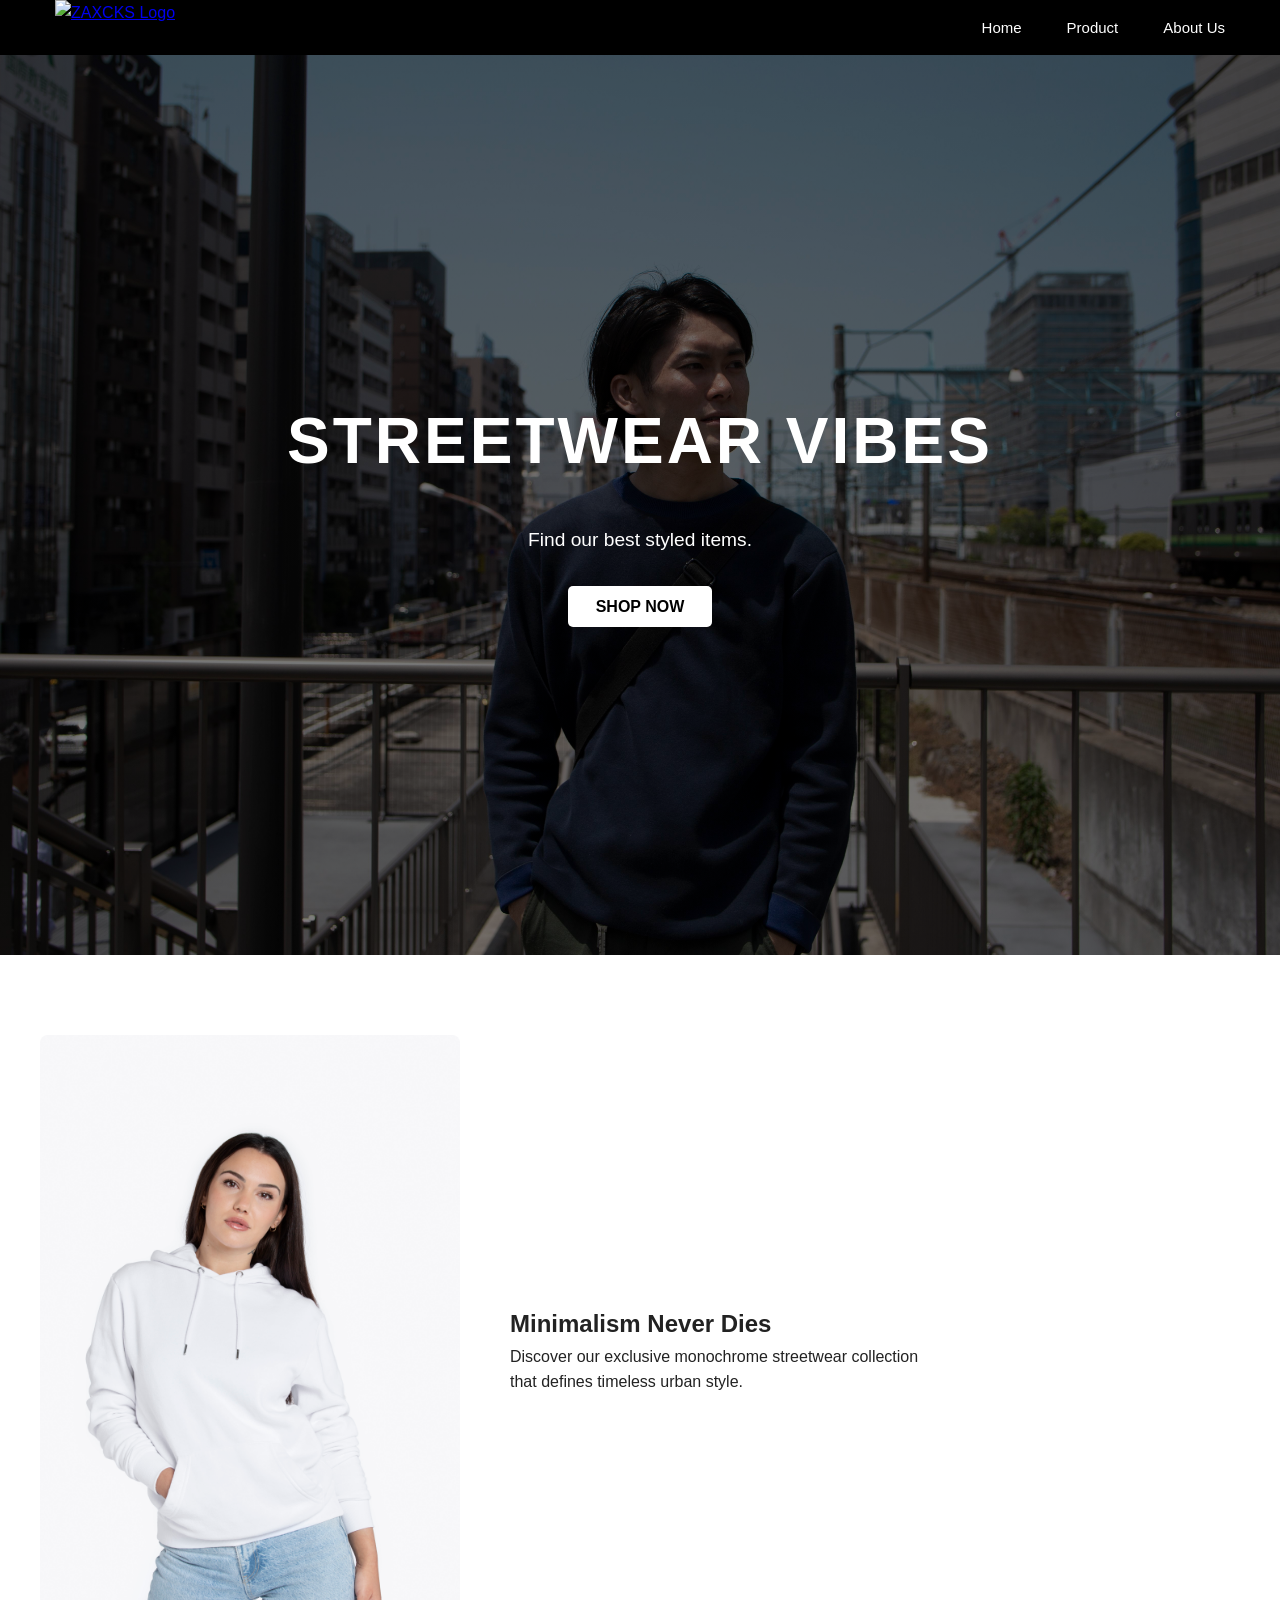
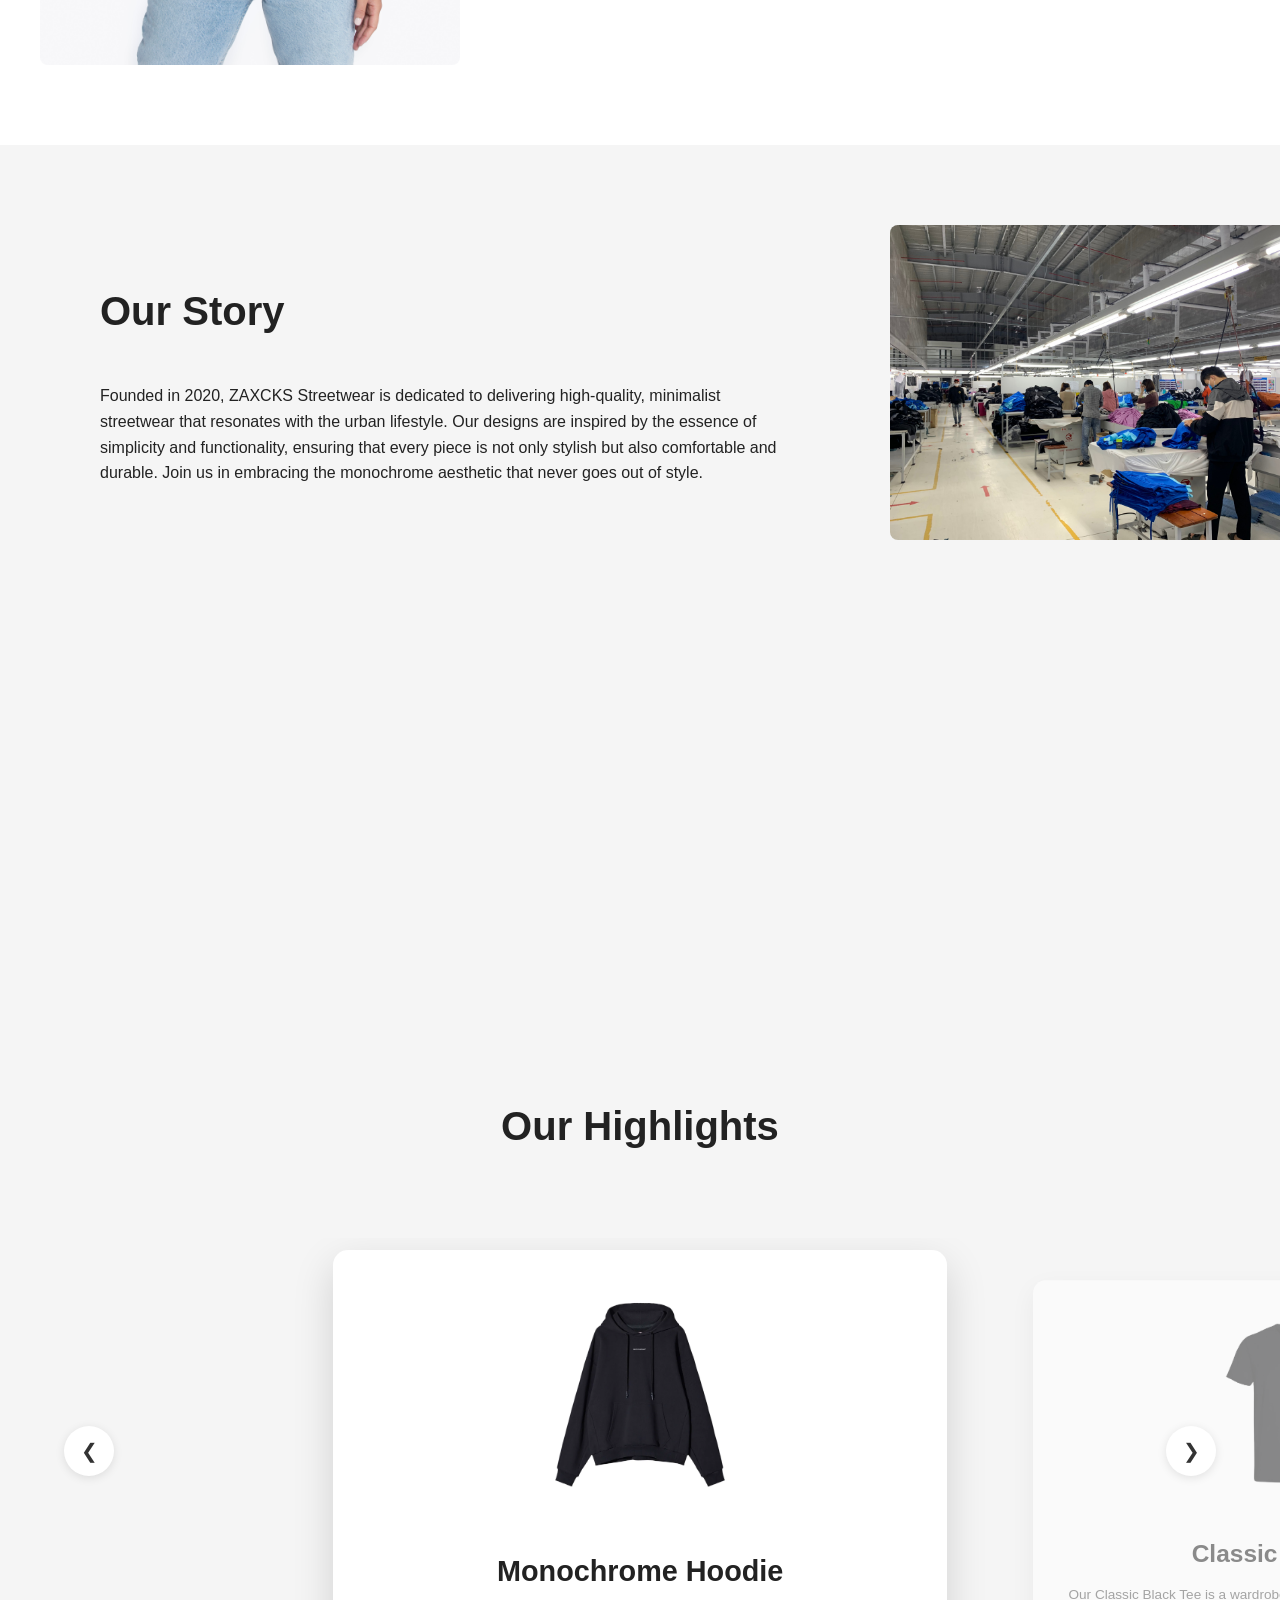
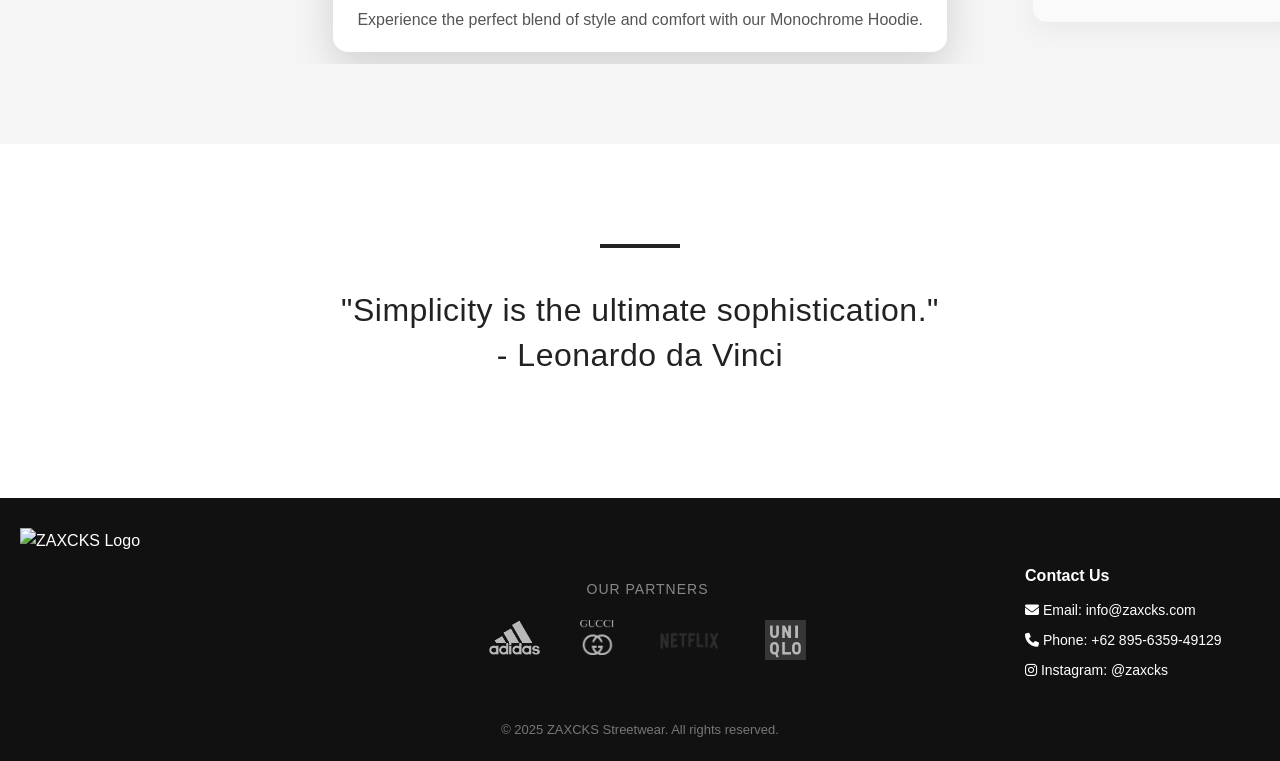
==== index.html @ 34f3e75b "moving index" ====
<!DOCTYPE html>
<html lang="en">
<head>
  <meta charset="UTF-8">
  <meta name="viewport" content="width=device-width, initial-scale=1.0">
  <title>ZAXCKS Streetwear</title>
  <link rel="stylesheet" href="/styling/main.css">
  <link rel="stylesheet" href="/styling/home.css">
  <link rel="stylesheet" href="https://cdnjs.cloudflare.com/ajax/libs/font-awesome/6.5.1/css/all.min.css">
</head>
<body>

  <header>
    <nav class="navbar">
      <div class="logo">
        <a href="/index.html"><img src="/images/logo.png" alt="ZAXCKS Logo"></a>
      </div>
      <ul class="nav-menu">
        <li><a href="/index.html">Home</a></li>
        <li><a href="./menu/product.html">Product</a></li>
        <li><a href="./menu/about.html">About Us</a></li>
      </ul>
    </nav>
  </header>
  <section class="hero">
    <div class="hero-content">
      <h1>STREETWEAR VIBES</h1>
      <p>Find our best styled items.</p>
      <a href="./menu/product.html" class="cta-button">Shop Now</a>
    </div>
  </section>

  <main>
    <section id="intro" class="alternate-section hidden">
    <div class="layout-container">
      <div class="layout-image">
        <img src="/images/home/intro.jpg" alt="Intro Image">
      </div>
      <div class="layout-text">  
        <h1>Minimalism Never Dies</h1>
        <p>Discover our exclusive monochrome streetwear collection <br>that defines timeless urban style.</p>
      </div>
    </div>
      </section>
    
    <section id="brand-story" class="alternate-section hidden">
      <div class="layout-container">
        <div class="layout-image">
          <img src="/images/home/stories.webp" alt="Brand Story Image">
        </div>
        <div class="layout-text">
          <h2>Our Story</h2>
          <p>Founded in 2020, ZAXCKS Streetwear is dedicated to delivering high-quality, minimalist streetwear that resonates with the urban lifestyle. Our designs are inspired by the essence of simplicity and functionality, ensuring that every piece is not only stylish but also comfortable and durable. Join us in embracing the monochrome aesthetic that never goes out of style.</p>
        </div>
      </div>
    </section>

    <section id="brand-values" class="hidden">
        <h2>Our Values</h2>
        <div class="values-container">
            <div class="value-item">
                <h3>Quality</h3>
                <p>We prioritize high-quality materials and craftsmanship in every product we create.</p>
            </div>
            <div class="value-item">
                <h3>Minimalism</h3>
                <p>Our designs focus on simplicity and functionality, embodying the essence of minimalism.</p>
            </div>
            <div class="value-item">
                <h3>Comfort</h3>
                <p>We ensure that our streetwear is not only stylish but also comfortable for everyday wear.</p>
            </div>
          </div>
    </section>

    <section class="highlight-products">
      <h2>Our Highlights</h2>

      <div class="slider-container">
        <div class="slides">
          <div class="slide">
            <img src="/images/product/slide1.webp" alt="Monochrome Hoodie">
            <div class="info">
              <h3>Monochrome Hoodie</h3>
              <p>Experience the perfect blend of style and comfort with our Monochrome Hoodie.</p>
            </div>
          </div>
          <div class="slide">
            <img src="/images/product/slide2.png" alt="Classic Black Tee">
            <div class="info">
              <h3>Classic Black Tee</h3>
              <p>Our Classic Black Tee is a wardrobe essential, offering a minimalist design.</p>
            </div>
          </div>
          <div class="slide">
            <img src="/images/product/slide3.png" alt="Cargo Pants">
            <div class="info">
              <h3>Cargo Pants</h3>
              <p>Stay stylish and functional with our Urban Cargo Pants for the modern enthusiast.</p>
            </div>
          </div>
        </div>
        
        <button class="arrow prev">&#10094;</button>
        <button class="arrow next">&#10095;</button>
      </div>
    </section>

    <section id="closing-quote">
        <blockquote>"Simplicity is the ultimate sophistication." <br>- Leonardo da Vinci</blockquote>
    </section>
  </main>

  <footer> 

    <div class="footer-container">
      <div class="footer-left">
        <div class="footer-logo">
          <img src="/images/logo.png" alt="ZAXCKS Logo" />
        </div>
      </div>

      <div class="footer-partners">
        <h4>Our Partners</h4>
          <div class="partner-logos">
            <div class="dark-logo">
              <img src="/images/footer/partner1.png" alt="Partner 1">
              <img src="/images/footer/partner2.png" alt="Partner 2">
            </div>
              <img src="/images/footer/partner3.png" alt="Partner 3">
              <img src="/images/footer/partner4.png" alt="Partner 4">
          </div>
      </div>

      <div class="footer-right">
        <h3>Contact Us</h3>
        <ul>
          <li><i class="fas fa-envelope"></i> Email: <a href="mailto:info@zaxcks.com">info@zaxcks.com</a></li>
          <li><i class="fas fa-phone"></i> Phone: <a href="tel:+6281234567890">+62 895-6359-49129</a></li>
          <li><i class="fab fa-instagram"></i> Instagram: <a href="https://instagram.com/zaxcks_" target="_blank">@zaxcks</a></li> 
        </ul> 
      </div>
    </div>

    <div class="footer-copy"> 
      <p>&copy; 2025 ZAXCKS Streetwear. All rights reserved.</p> 
    </div> 

  </footer>

  <script src="/script.js"></script>
</body>
</html>
---- styling/main.css ----
/* -- Global Styling -- */

/* Reset & Basic Setup */
* {
    margin: 0;
    padding: 0;
    box-sizing: border-box;
}

html, body {
    scroll-behavior: smooth;
}

body {
    font-family: 'Mark Pro', Arial, Helvetica, sans-serif;
    background-color: #f5f5f5;
    color: #222;
    line-height: 1.6;
    flex-direction: column;
    min-height: 100vh;
}

main {
    width: 100%;
}

/* Header & Navbar */
header {
    color: #fff;
    position: sticky;
    top: 0;
    z-index: 1000;
    width: 100%
}

.logo {
    gap: 10px;
    align-items: center;
    display: flex;
}

.logo img { 
    height: 55px;
    width: auto; 
    display: block; 
}

.navbar {
    display: flex;
    justify-content: space-between;
    align-items: center;
    background-color: black;
    padding: 0px 55px;
}

.nav-menu {
    list-style: none;
    display: flex;
    gap: 45px;
}

.nav-menu a {
    color: white;
    text-decoration: none;
    font-family: 'Mark Pro', sans-serif;
    font-size: 15px;
    font-weight: 500;
    transition: color 0.3s;
}

.nav-menu a:hover {
    color: gray;
    transition: 0.3s;
}

/* Tombol Umum */
.cta-button {
    background-color: #fff;
    color: #000;
    padding: 12px 28px;
    text-decoration: none;
    font-weight: bold;
    border-radius: 5px;
    transition: all 0.3s ease;
    text-transform: uppercase;
}

.cta-button:hover {
    background-color: #ddd;
    transform: scale(1.05);
}

/* Footer */
footer {
    background: #111;
    color: #fff;
    padding: 30px 20px 20px;
}

.footer-container {
    display: flex;
    justify-content: space-between;
    align-items: flex-start;
    flex-wrap: wrap;
    margin: 0 auto
}

/* .footer-left {
    flex: 0;
} */

.footer-left, .footer-partners {
    flex: 0; 
    min-width: 250px; 
}

.footer-logo {
    height: 200px;
    position: absolute;
    width: auto;
    margin-bottom: 15px;
}

.footer-logo img {
    height: 100%;
    margin-bottom: 10px;
}

.footer-right {
    margin-top: 35px;
    padding-right: 3vw
}

.footer-right h3 {
    margin-bottom: 10px;
    font-size: 16px;
    font-weight: 600;
}

.footer-right ul {
    list-style: none;
    padding: 0;
}

.footer-right li {
    margin-bottom: 8px;
    font-size: 14px;
}

.footer-right a {
    color: #fff;
    text-decoration: none;
    transition: color 0.3s;
}

.footer-right a:hover {
    color: gray;
}

.footer-partners {
    text-align: center;
    padding: 30px 0;
    margin: 0 auto;
    margin-top: 20px;
    flex: 1;
}

.footer-partners h4 {
    margin-bottom: 20px;
    color: #888;
    font-size: 14px;
    font-weight: 500;
    text-transform: uppercase;
    letter-spacing: 1px;
}

.partner-logos, .dark-logo {
    display: flex;
    justify-content: center;
    gap: 40px;
    flex-wrap: wrap;
}

.partner-logos img {
    max-height: 40px; 
    width: auto;
    filter: grayscale(100%) opacity(0.7);
    transition: filter 0.3s ease;
}

.partner-logos img:hover {
    filter: grayscale(0%) opacity(1); 
}

.dark-logo img {
    max-height: 35px;
    width: auto;
    filter: invert(1) opacity(0.7);
    transition: filter 0.3s ease;
}

.footer-copy {
    text-align: center;
    margin-top: 30px;
    font-size: 13px;
    color: #777;
}

/* Animasi Scroll */
.hidden {
  opacity: 0;
  transform: translateY(30px);
  transition: opacity 1.3s ease-out, transform 1.3s ease-out;
}

.show {
  opacity: 1;
  transform: translateY(0);
}

/* Media Queries */
@media (max-width: 600px) {
    main {
        padding: 15px;
    }
    .navbar {
        flex-direction: column;
        gap: 15px;
    }
    .nav-menu {
        gap: 20px;
    }
}
---- styling/home.css ----
/* -- Homepage Styling --*/

/* Hero Section */
.hero {
  background-image: linear-gradient(rgba(0,0,0,0.6), rgba(0,0,0,0.5)), url('../images/home/bg.jpg');
  background-size: cover;
  background-position: center;
  color: #fff;
  height: 100vh;
  width: 100%;
  display: flex;
  justify-content: center;
  align-items: center;
  text-align: center;
  padding: 20px;
}

.hero-content {
    position: relative;
    color: white;
    z-index: 3;
    padding: 0 20px;
}

.hero-content h1 {
    font-size: 4rem;
    margin-bottom: 0.5em;
    text-transform: uppercase;
    letter-spacing: 3px;
}

.hero-content p {
    font-size: 1.2rem;
    margin-bottom: 2em;
}

/* Intro & Brand Story Section */
.alternate-section {
    background-color: #fff;
    padding: 80px 40px;
}

.alternate-section:nth-of-type(even) {
    background-color: #f5f5f5;
}

.layout-container {
    display: flex;
    align-items: center;
    justify-content: center;
    gap: 60px;
    max-width: 1300px;
    margin: 0 auto;
}

.alternate-section:nth-of-type(even) .layout-container {
    flex-direction: row-reverse;
}

.layout-image {
    flex: 1;
    max-width: 350px;
}

.layout-text {
    flex: 1;
    text-align: left;
    padding-left: 60px;
    max-width: 750px;
    margin-right: auto;
}

.layout-image img {
    width: 120%;
    max-width: 120%;
    height: auto;
    border-radius: 8px;
    display: block;
    object-fit: cover;
}

.layout-text h2 {
    font-size: 2.5rem;
    margin-bottom: 1em;
}

/* Brand Values Section */
#brand-values {
    text-align: center;
    padding: 60px 20px;
    background: #f7f7f7;
    padding-top: 50px
}

#brand-values h2 {
    font-size: 2.5rem;
    margin-bottom: 40px;
}

.values-container {
    display: flex;
    justify-content: center;
    gap: 40px;
    flex-wrap: wrap;
}

.value-item {
    background: #fff;
    border-radius: 12px;
    box-shadow: 0 4px 8 px rgba(0, 0, 0, 0.8);
    padding: 30px 20px;
    width: 280px;
    text-align: center;
    transition: transform 0.3s ease, box-shadow 0.3s ease;
}

.value-item h3 {
    font-size: 1.3rem;
    margin-bottom: 15px;
}

.value-item p {
    color: #555;
    line-height: 1.5;
}

.value-item:hover {
    transform: translateY(-10px);
    box-shadow: 0 12px 20px rgba(0, 0, 0, 0.15)
}

/* Highlight Products Slider */
.highlight-products {
    background-color: #f5f5f5;
    padding: 80px 0;
    text-align: center;
}

.highlight-products h2 {
    font-size: 2.5rem;
    margin-bottom: 2em;
}

.slider-container {
    position: relative;
    width: 100%;
    overflow-x: hidden;
}

.slides {
    display: flex;
    align-items: center;
    padding: 0 10%;
    transition: transform 0.6s cubic-bezier(0.25, 1, 0.5, 1);
}

.slide {
    min-width: 60%;
    margin: 0 20px;
    box-sizing: border-box;
    background-color: #fff;
    border-radius: 15px;
    box-shadow: 0 10px 30px rgba(0,0,0,0.1);
    padding: 20px;
    transform: scale(0.85);
    opacity: 0.5;
    transition: transform 0.5s ease, opacity 0.5s ease, box-shadow 0.5s ease;
}

.slide.active {
    transform: scale(1);
    opacity: 1;
    box-shadow: 0 15px 40px rgba(0,0,0,0.15);
}

.slide img {
    width: 100%;
    height: 250px;
    object-fit: contain;
    margin-bottom: 20px;
}

.slide .info h3 {
    font-size: 1.8rem;
    margin-bottom: 0.5em;
}

.slide .info p {
    color: #555;
    line-height: 1.5;
}

.arrow {
    position: absolute;
    top: 50%;
    transform: translateY(-50%);
    background-color: #fff;
    color: #333;
    border: none;
    border-radius: 50%;
    width: 50px;
    height: 50px;
    font-size: 20px;
    cursor: pointer;
    display: flex;
    justify-content: center;
    align-items: center;
    box-shadow: 0 2px 10px rgba(0,0,0,0.1);
    transition: transform 0.3s;
    z-index: 10;
}

.arrow:hover {
    transform: translateY(-50%) scale(1.1);
}

.prev { 
    left: 5%; 
}

.next { 
    right: 5%; 
}

/* Closing Quote Section */
#closing-quote {
    background-color: #fff;
    color: #222;
    padding: 100px 40px;
    text-align: center;
    position: relative;
}

#closing-quote::before {
    content: '';
    display: block;
    width: 80px;
    height: 4px;
    background-color: #222; 
    margin: 0 auto 40px;
}

#closing-quote blockquote {
    font-size: 2rem;
    font-weight: 500;
    font-style: normal;
    max-width: 800px;
    margin: 0 auto 20px;
    line-height: 1.4;
    letter-spacing: 0.5px;
}

#closing-quote cite {
    font-size: 1rem;
    font-style: normal;
    color: #777;
    text-transform: uppercase;
}
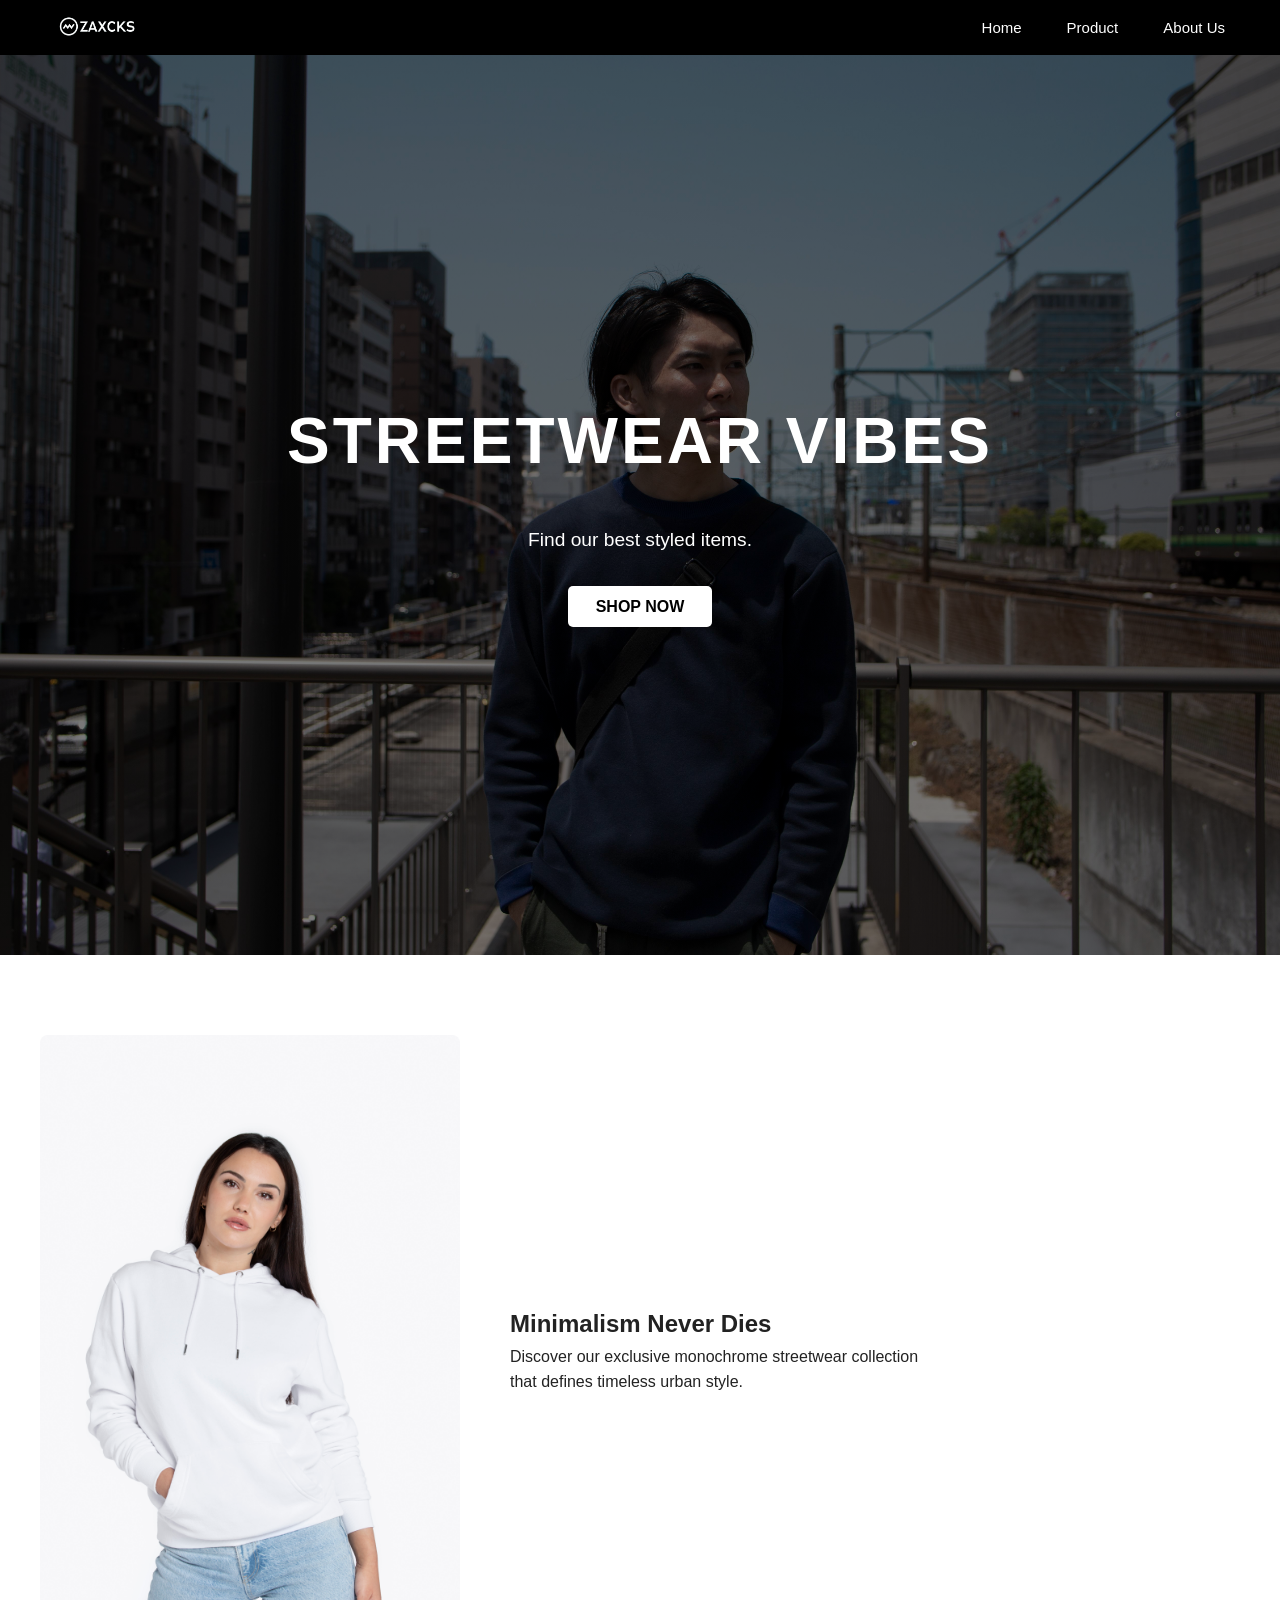
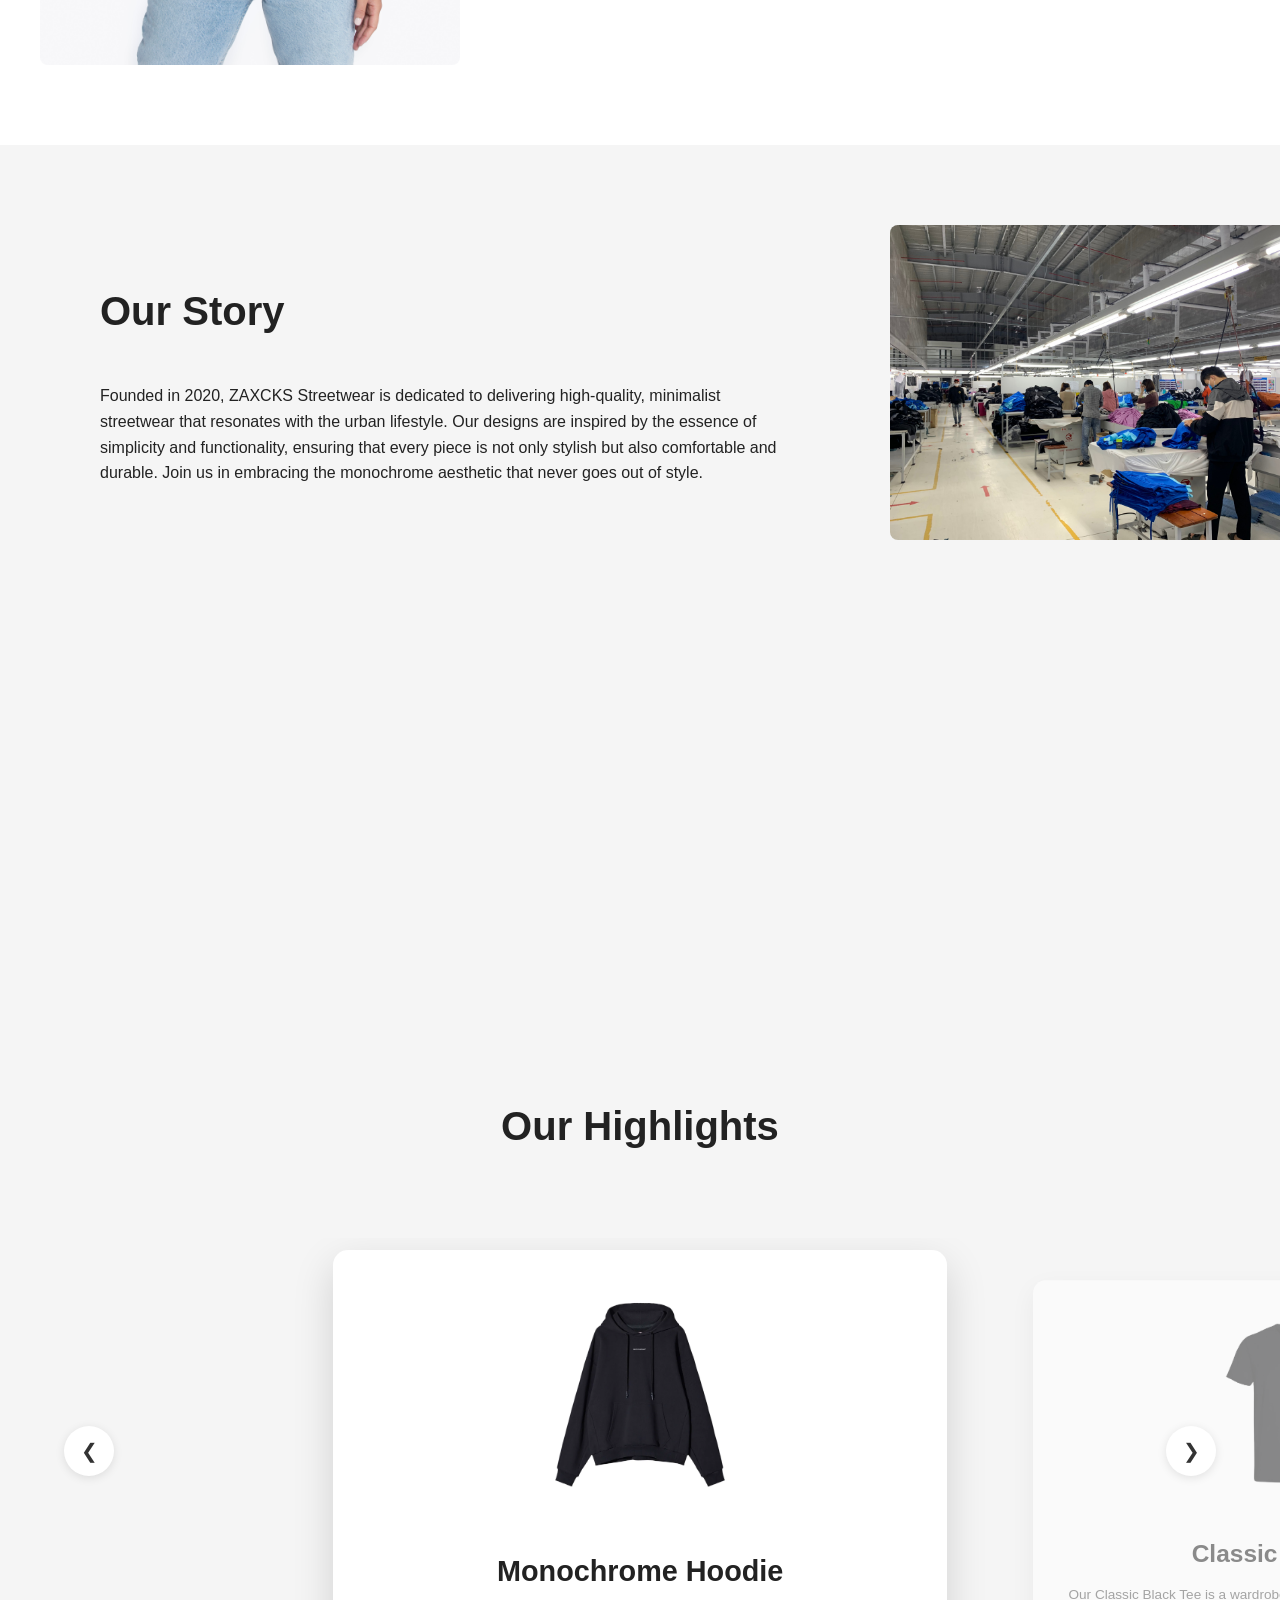
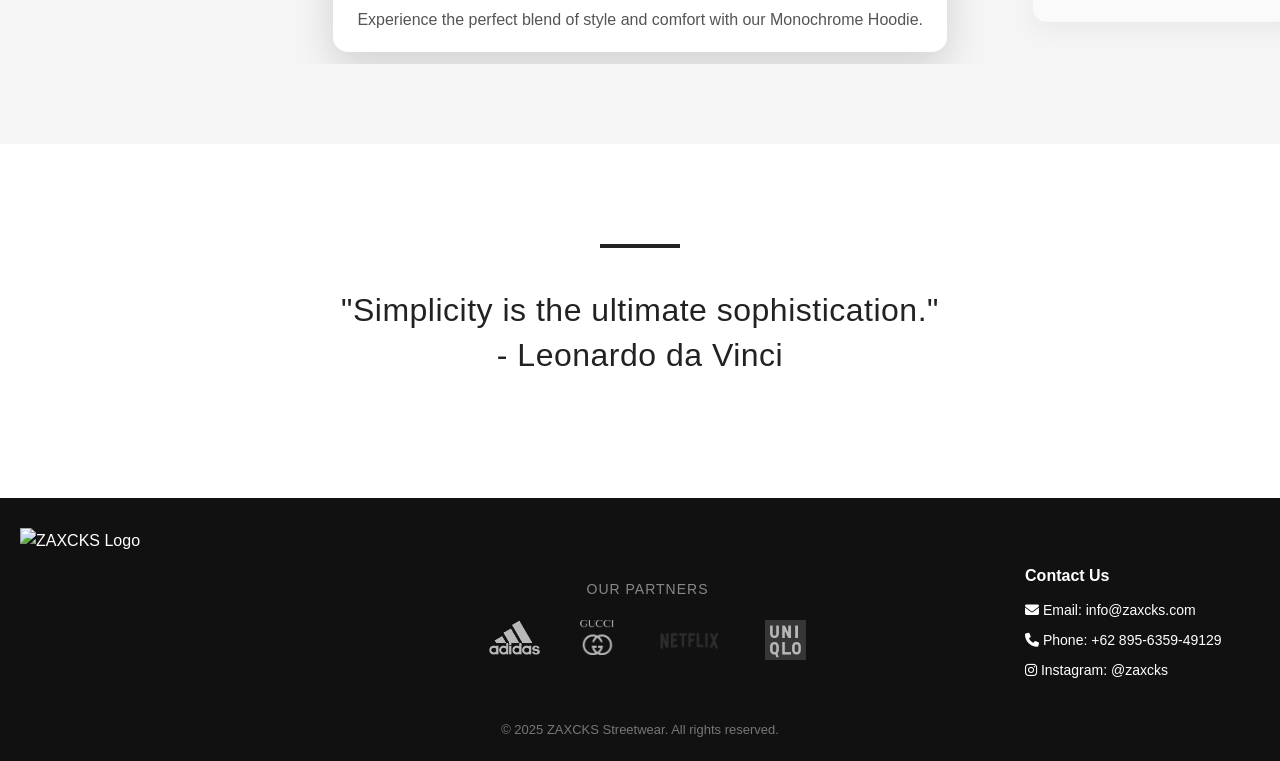
==== commit 5cced83f: "apalah" ====
--- a/index.html
+++ b/index.html
@@ -4,8 +4,8 @@
   <meta charset="UTF-8">
   <meta name="viewport" content="width=device-width, initial-scale=1.0">
   <title>ZAXCKS Streetwear</title>
-  <link rel="stylesheet" href="/styling/main.css">
-  <link rel="stylesheet" href="/styling/home.css">
+  <link rel="stylesheet" href="./styling/main.css">
+  <link rel="stylesheet" href="./styling/home.css">
   <link rel="stylesheet" href="https://cdnjs.cloudflare.com/ajax/libs/font-awesome/6.5.1/css/all.min.css">
 </head>
 <body>
@@ -13,12 +13,12 @@
   <header>
     <nav class="navbar">
       <div class="logo">
-        <a href="/index.html"><img src="/images/logo.png" alt="ZAXCKS Logo"></a>
+        <a href="index.html"><img src="./images/Logo.png" alt="ZAXCKS Logo"></a>
       </div>
       <ul class="nav-menu">
-        <li><a href="/index.html">Home</a></li>
-        <li><a href="./menu/product.html">Product</a></li>
-        <li><a href="./menu/about.html">About Us</a></li>
+        <li><a href="index.html">Home</a></li>
+        <li><a href="product.html">Product</a></li>
+        <li><a href="about.html">About Us</a></li>
       </ul>
     </nav>
   </header>
@@ -26,7 +26,7 @@
     <div class="hero-content">
       <h1>STREETWEAR VIBES</h1>
       <p>Find our best styled items.</p>
-      <a href="./menu/product.html" class="cta-button">Shop Now</a>
+      <a href="product.html" class="cta-button">Shop Now</a>
     </div>
   </section>
 
@@ -34,7 +34,7 @@
     <section id="intro" class="alternate-section hidden">
     <div class="layout-container">
       <div class="layout-image">
-        <img src="/images/home/intro.jpg" alt="Intro Image">
+        <img src="./images/home/intro.jpg" alt="Intro Image">
       </div>
       <div class="layout-text">  
         <h1>Minimalism Never Dies</h1>
@@ -46,7 +46,7 @@
     <section id="brand-story" class="alternate-section hidden">
       <div class="layout-container">
         <div class="layout-image">
-          <img src="/images/home/stories.webp" alt="Brand Story Image">
+          <img src="./images/home/stories.webp" alt="Brand Story Image">
         </div>
         <div class="layout-text">
           <h2>Our Story</h2>
@@ -79,21 +79,21 @@
       <div class="slider-container">
         <div class="slides">
           <div class="slide">
-            <img src="/images/product/slide1.webp" alt="Monochrome Hoodie">
+            <img src="./images/product/slide1.webp" alt="Monochrome Hoodie">
             <div class="info">
               <h3>Monochrome Hoodie</h3>
               <p>Experience the perfect blend of style and comfort with our Monochrome Hoodie.</p>
             </div>
           </div>
           <div class="slide">
-            <img src="/images/product/slide2.png" alt="Classic Black Tee">
+            <img src="./images/product/slide2.png" alt="Classic Black Tee">
             <div class="info">
               <h3>Classic Black Tee</h3>
               <p>Our Classic Black Tee is a wardrobe essential, offering a minimalist design.</p>
             </div>
           </div>
           <div class="slide">
-            <img src="/images/product/slide3.png" alt="Cargo Pants">
+            <img src="./images/product/slide3.png" alt="Cargo Pants">
             <div class="info">
               <h3>Cargo Pants</h3>
               <p>Stay stylish and functional with our Urban Cargo Pants for the modern enthusiast.</p>
@@ -116,7 +116,7 @@
     <div class="footer-container">
       <div class="footer-left">
         <div class="footer-logo">
-          <img src="/images/logo.png" alt="ZAXCKS Logo" />
+          <img src="./images/logo.png" alt="ZAXCKS Logo" />
         </div>
       </div>
 
@@ -124,11 +124,11 @@
         <h4>Our Partners</h4>
           <div class="partner-logos">
             <div class="dark-logo">
-              <img src="/images/footer/partner1.png" alt="Partner 1">
-              <img src="/images/footer/partner2.png" alt="Partner 2">
+              <img src="./images/footer/partner1.png" alt="Partner 1">
+              <img src="./images/footer/partner2.png" alt="Partner 2">
             </div>
-              <img src="/images/footer/partner3.png" alt="Partner 3">
-              <img src="/images/footer/partner4.png" alt="Partner 4">
+              <img src="./images/footer/partner3.png" alt="Partner 3">
+              <img src="./images/footer/partner4.png" alt="Partner 4">
           </div>
       </div>
 
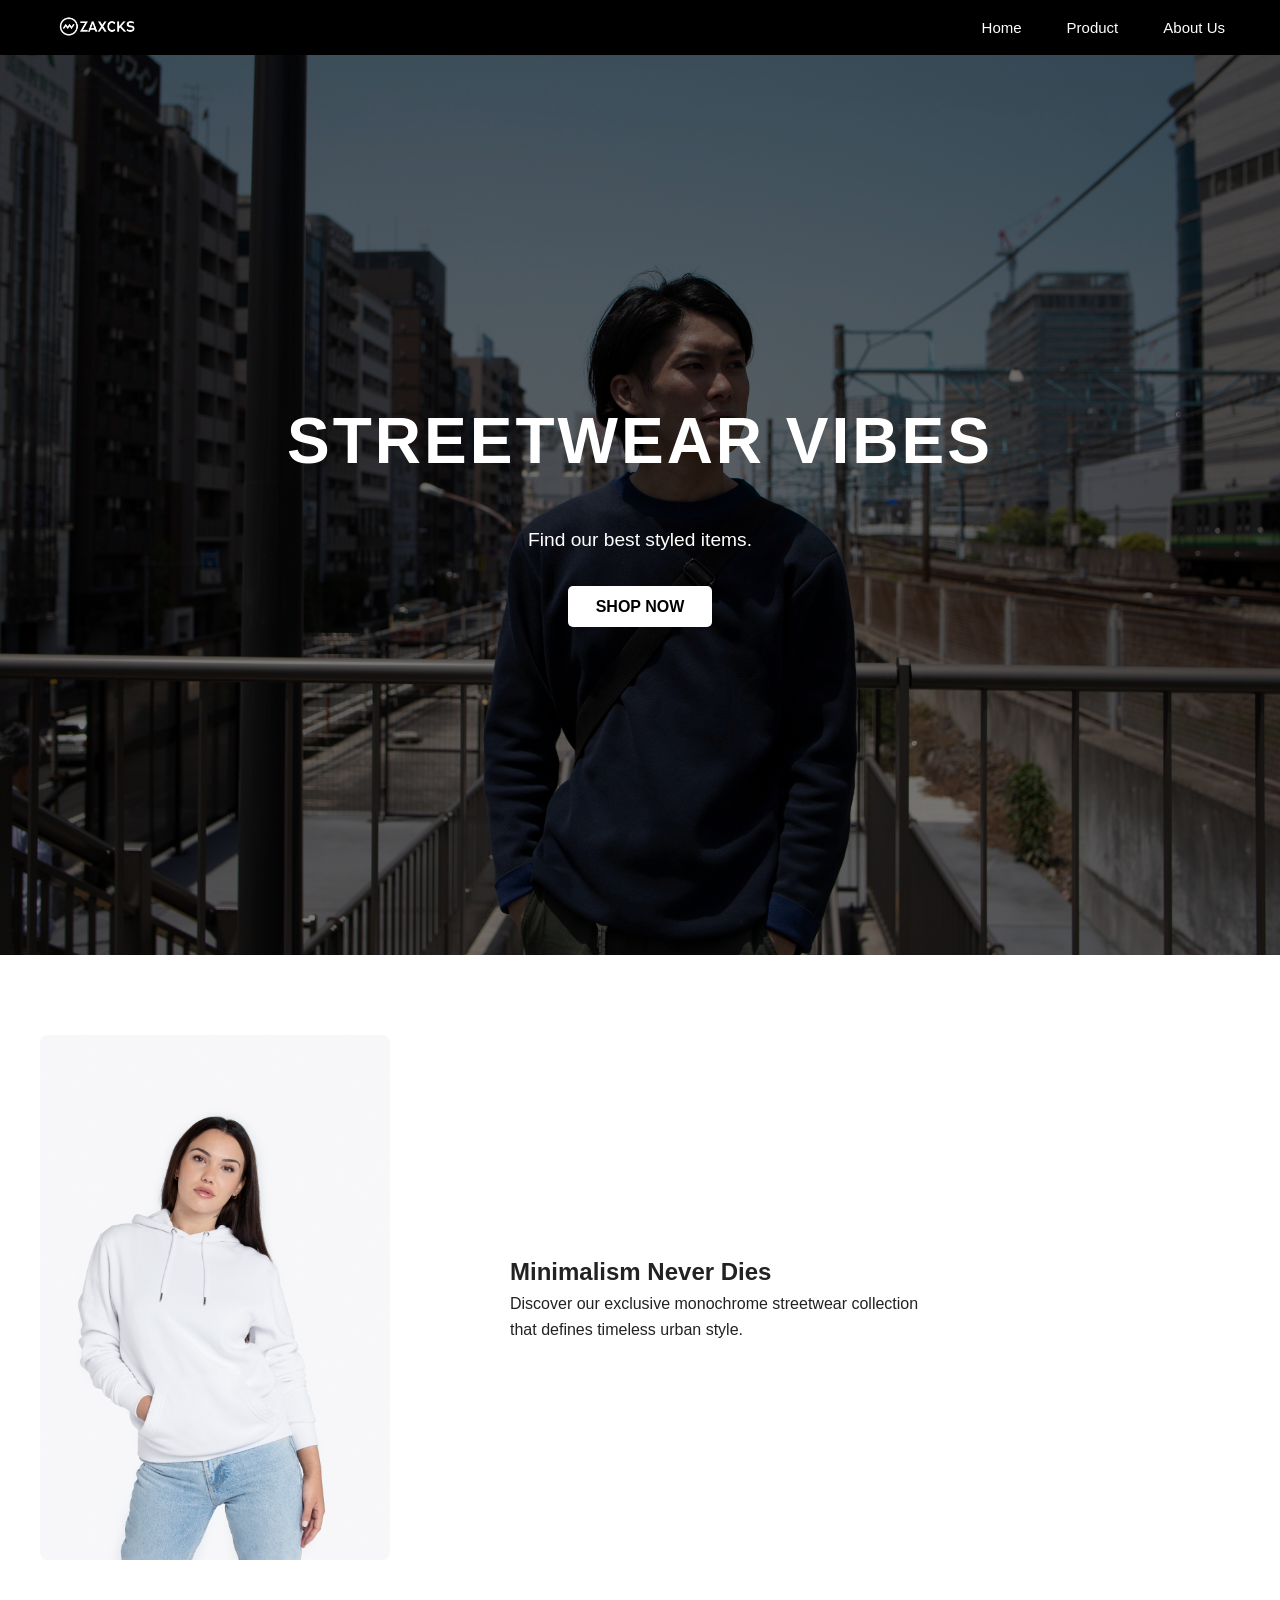
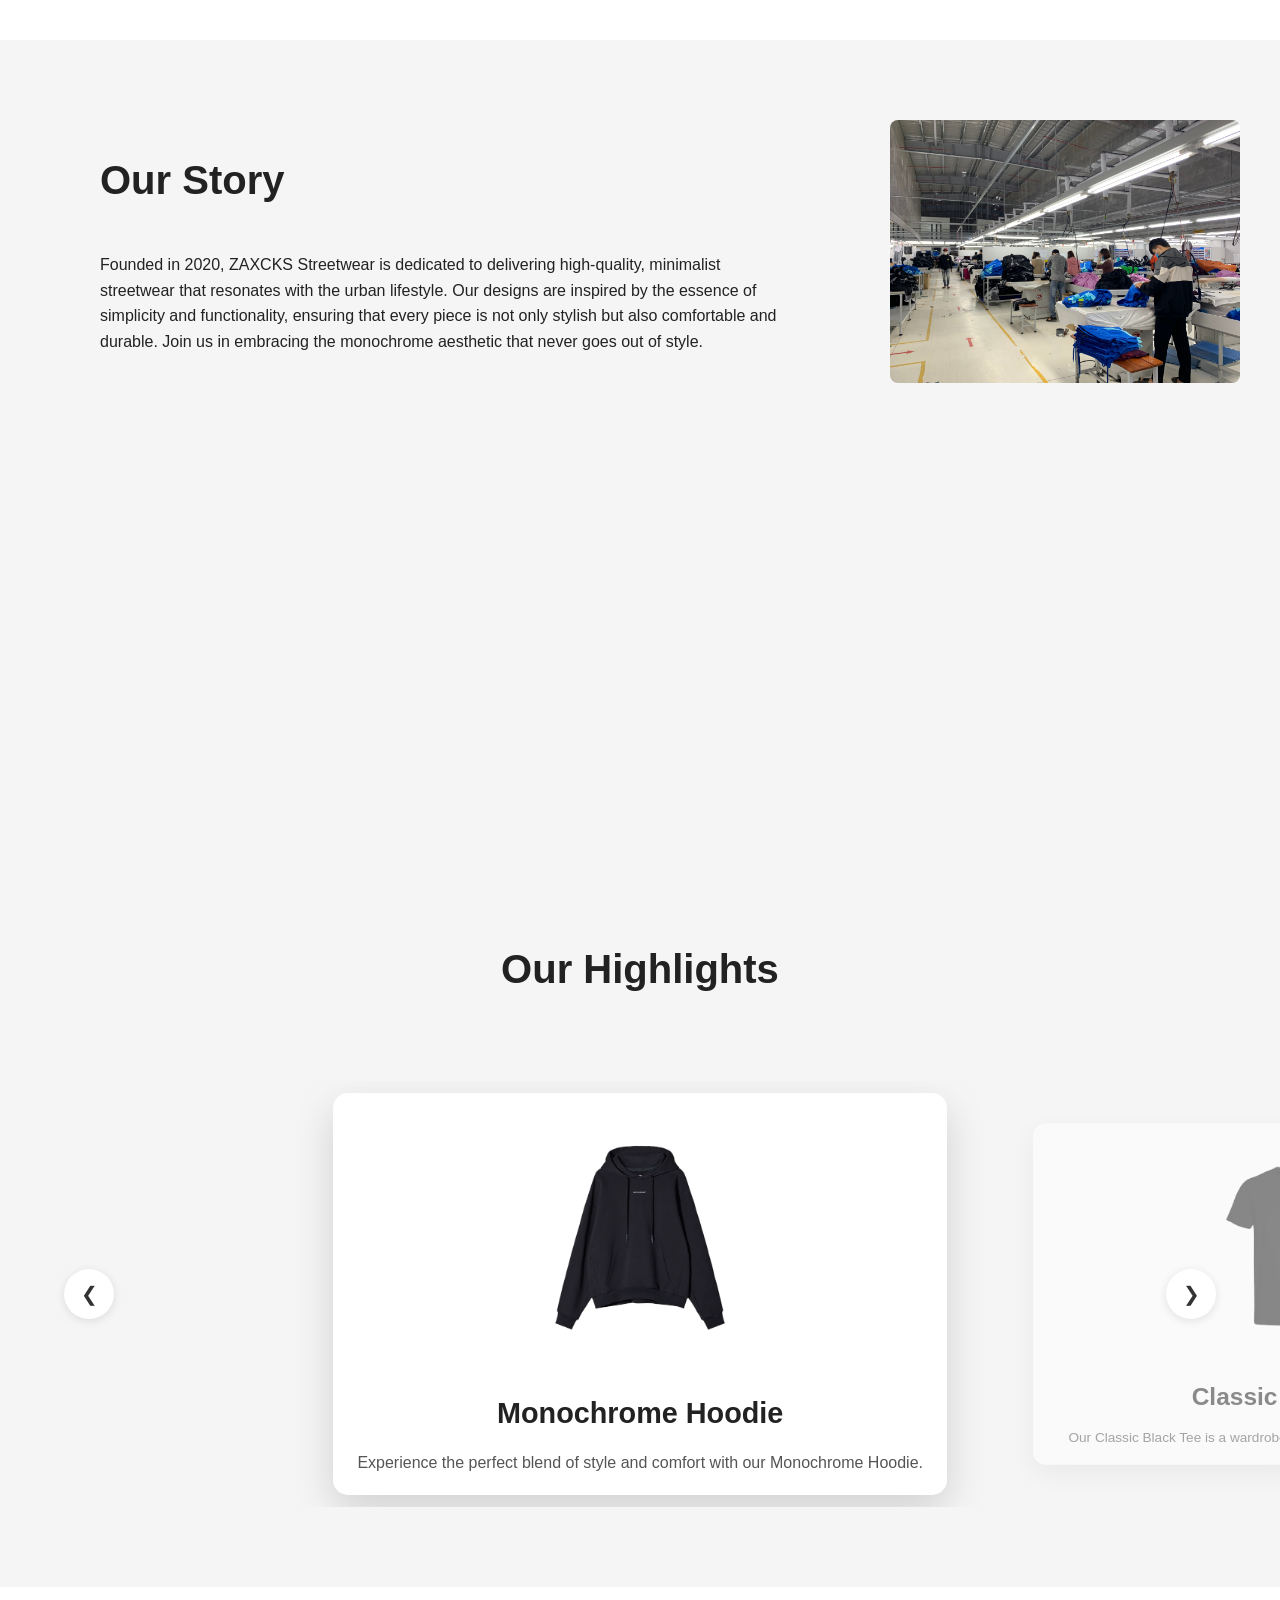
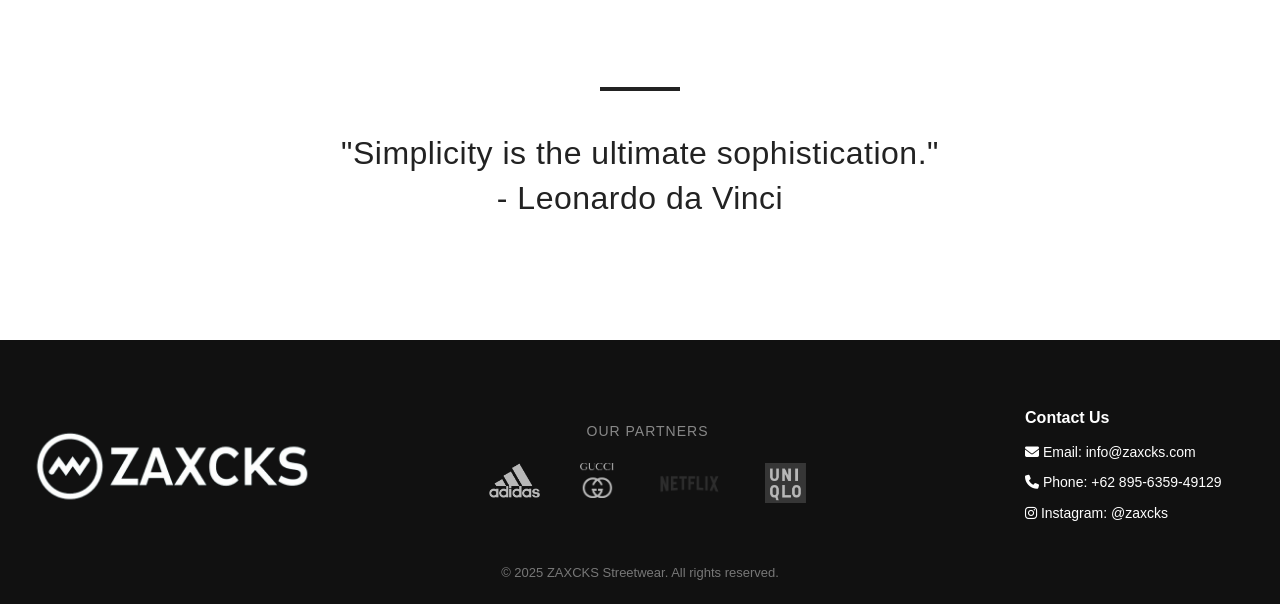
==== commit 54af6da5: "head logo & some issue fix" ====
--- a/index.html
+++ b/index.html
@@ -6,6 +6,7 @@
   <title>ZAXCKS Streetwear</title>
   <link rel="stylesheet" href="./styling/main.css">
   <link rel="stylesheet" href="./styling/home.css">
+  <link rel="icon" type="image/png" href="./images/head-icon.png"/>
   <link rel="stylesheet" href="https://cdnjs.cloudflare.com/ajax/libs/font-awesome/6.5.1/css/all.min.css">
 </head>
 <body>
@@ -116,7 +117,7 @@
     <div class="footer-container">
       <div class="footer-left">
         <div class="footer-logo">
-          <img src="./images/logo.png" alt="ZAXCKS Logo" />
+          <img src="./images/Logo.png" alt="ZAXCKS Logo" />
         </div>
       </div>
 
@@ -148,6 +149,6 @@
 
   </footer>
 
-  <script src="/script.js"></script>
+  <script src="script.js"></script>
 </body>
 </html>
--- a/styling/main.css
+++ b/styling/main.css
@@ -43,6 +43,8 @@
     height: 55px;
     width: auto; 
     display: block; 
+    object-fit: contain;
+    flex-shrink: 0;
 }
 
 .navbar {
@@ -219,15 +221,53 @@
 }
 
 /* Media Queries */
-@media (max-width: 600px) {
-    main {
-        padding: 15px;
-    }
+@media (max-width: 768px) {
+    /* Navbar */
     .navbar {
         flex-direction: column;
         gap: 15px;
-    }
+        padding: 15px 20px;
+    }
+
     .nav-menu {
-        gap: 20px;
+        gap: 25px; 
+    }
+
+    /* Footer */
+    footer {
+    background: #111;
+    color: #fff;
+    margin: 0 auto;
+    }
+    
+    .footer-container {
+        flex-direction: column;
+        align-items: center;
+        text-align: center;
+    }
+
+    .footer-left, .footer-partners, .footer-right {
+        text-align: center;
+        width: 100%;
+    }
+
+    .footer-logo {
+        position: static;
+        height: auto;
+        display: flex;
+        justify-content: center;
+        width: 150px;
+        padding-top: 0;
+        margin: 0 auto;
+    }
+
+    .footer-logo img {
+        height: auto;
+        width: 100%;
+    }
+    
+    .footer-right {
+        margin-top: 0;
+        padding-right: 0;
     }
 }
--- a/styling/home.css
+++ b/styling/home.css
@@ -71,7 +71,7 @@
 }
 
 .layout-image img {
-    width: 120%;
+    width: 100%;
     max-width: 120%;
     height: auto;
     border-radius: 8px;
@@ -255,4 +255,41 @@
     font-style: normal;
     color: #777;
     text-transform: uppercase;
+}
+
+@media (max-width: 768px) {
+
+    .hero-content h1 {
+        font-size: 2.5rem;
+    }
+
+    .hero-content p {
+        font-size: 1rem;
+    }
+
+    .layout-container {
+        flex-direction: column !important;
+    }
+
+    .layout-image img {
+        width: 100%; 
+        max-width: 100%;
+    }
+
+    .layout-text {
+        text-align: center; 
+        padding-left: 0;
+    }
+    .layout-text h2 {
+        text-align: center;
+    }
+
+    .value-item {
+        width: 100%;
+        max-width: 320px;
+    }
+
+    .slide {
+        min-width: 85%;
+    }
 }
